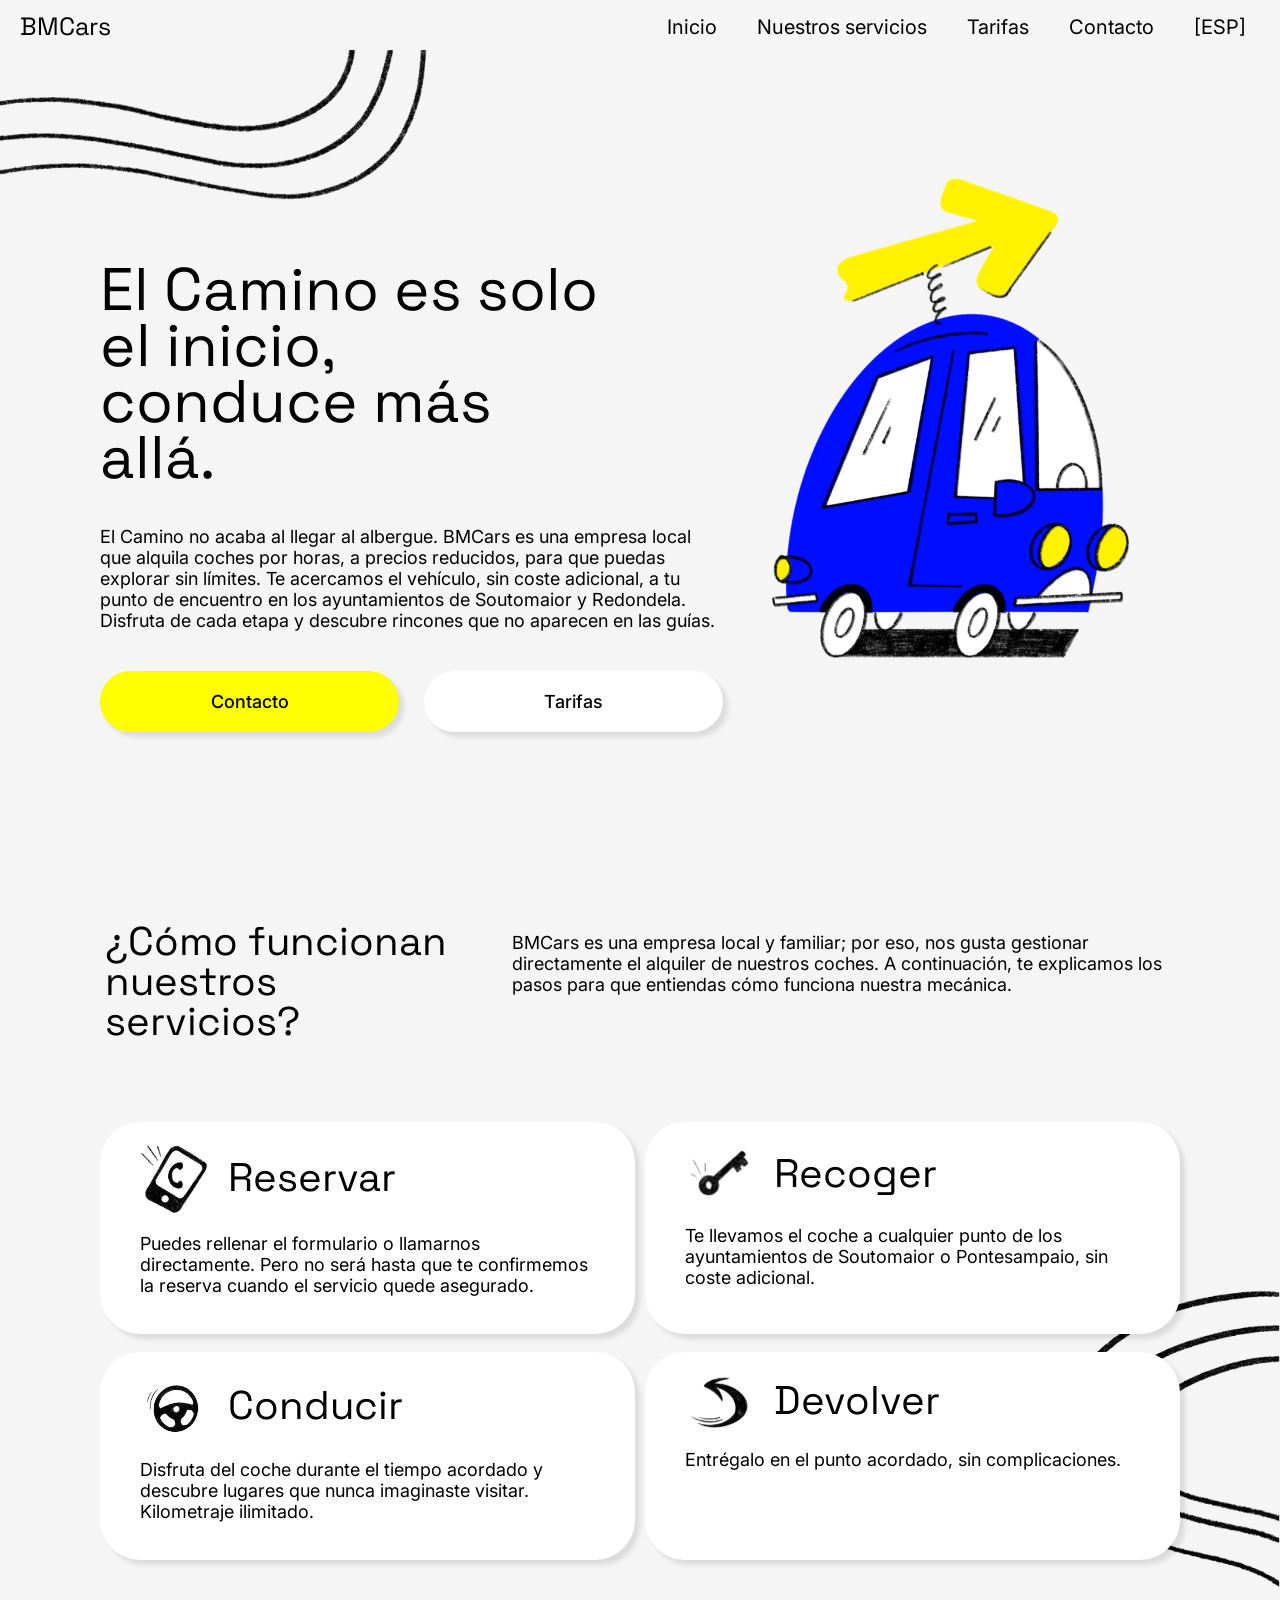
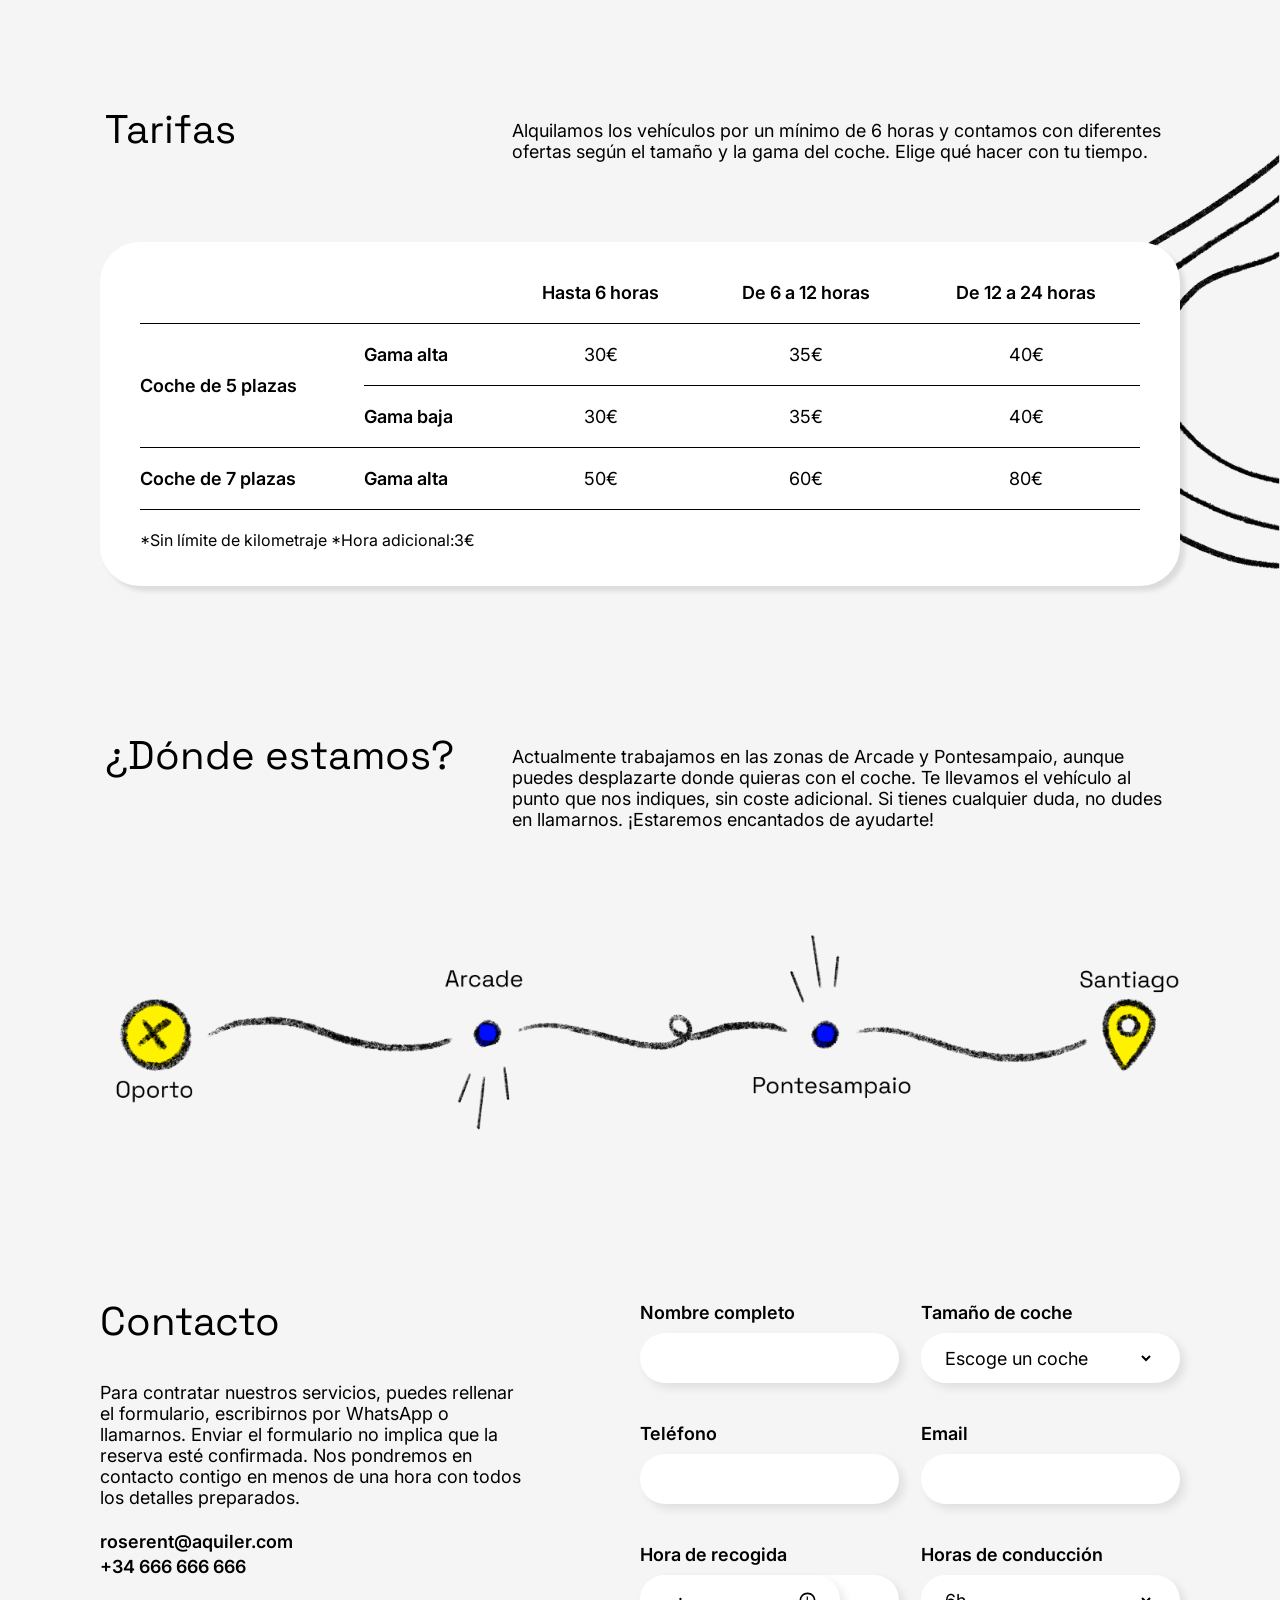
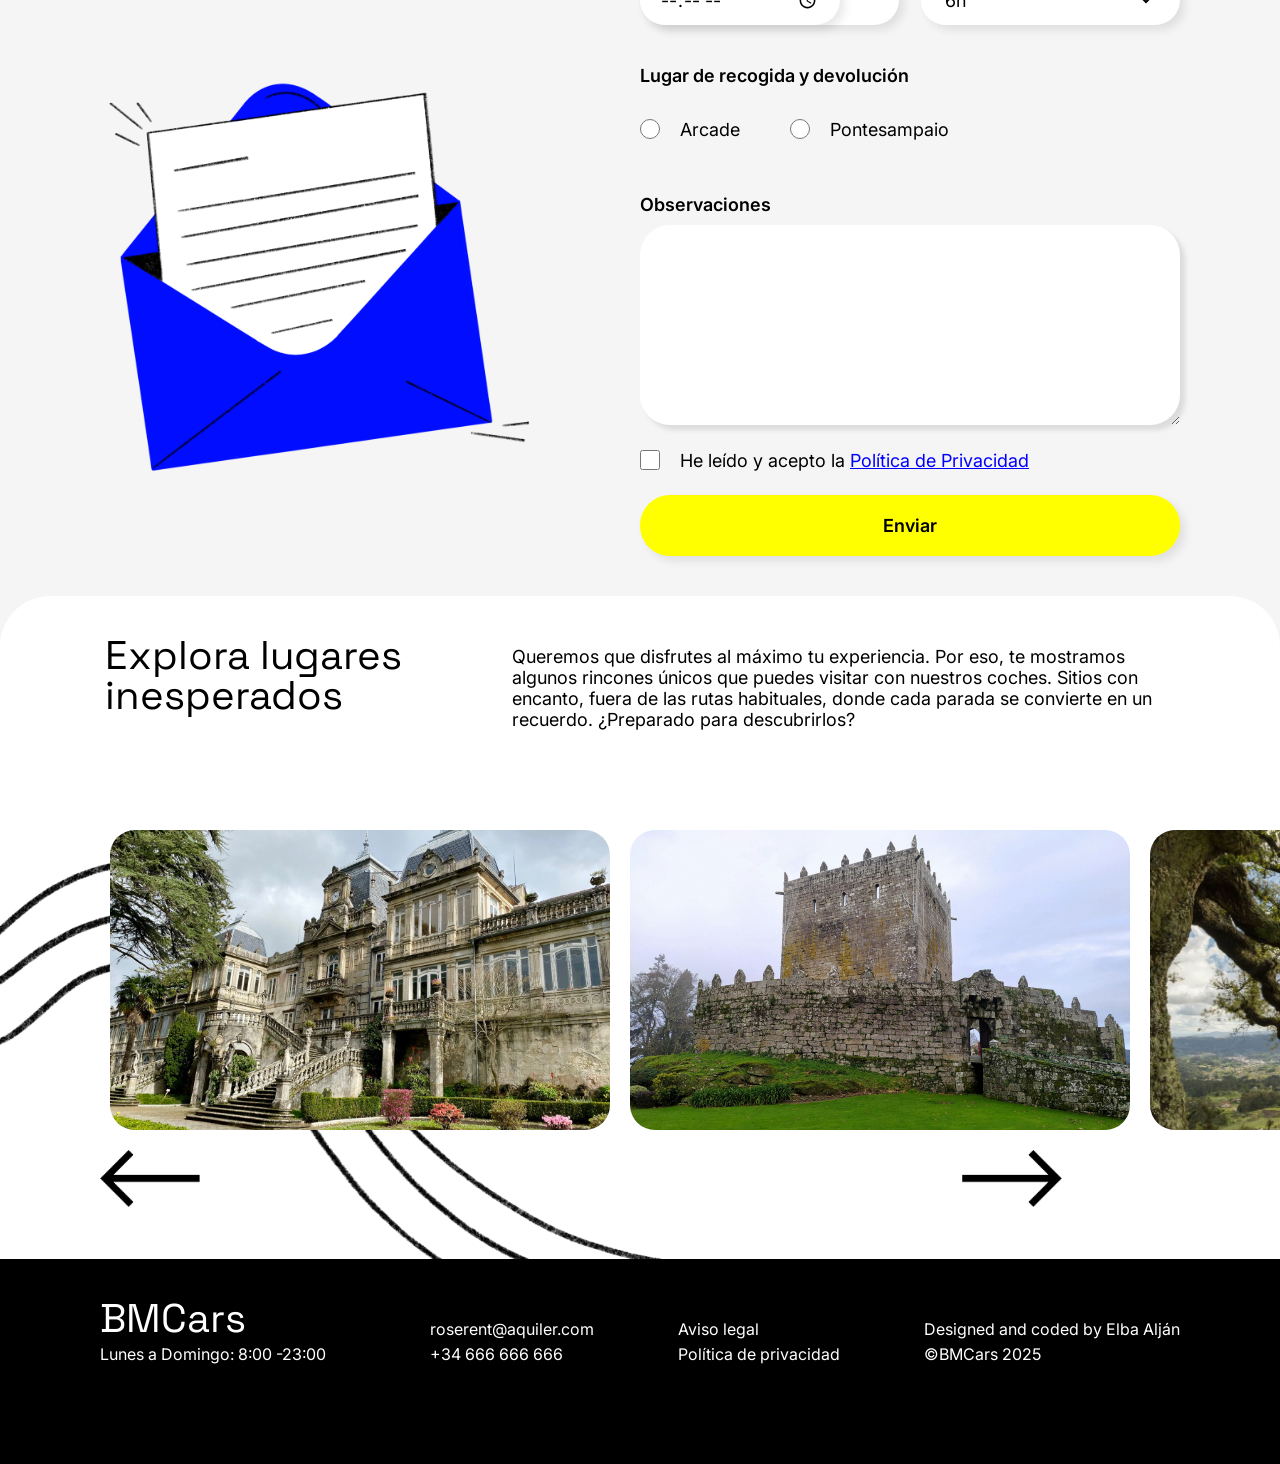
==== index.html @ 1b00d172 "kfk" ====
<!-- git add .
git commit -m "Actualización de archivos"
git push origin main  # O la rama que estés usando
-->
<!DOCTYPE html>
<html lang="en">
<head>
    <meta charset="UTF-8">
    <meta name="viewport" content="width=device-width, initial-scale=1.0">
    <title>Document</title>
    <link rel="stylesheet" href="style.css">
    <link rel="preconnect" href="https://fonts.googleapis.com">
    <link rel="preconnect" href="https://fonts.gstatic.com" crossorigin>
    <link href="https://fonts.googleapis.com/css2?family=Space+Grotesk:wght@300..700&display=swap" rel="stylesheet">
    <link rel="preconnect" href="https://fonts.googleapis.com">
    <link rel="preconnect" href="https://fonts.gstatic.com" crossorigin>
    <link href="https://fonts.googleapis.com/css2?family=Inter:ital,opsz,wght@0,14..32,100..900;1,14..32,100..900&display=swap" rel="stylesheet">
</head>
<header>
    <nav>
        <a class="logo" href="#inicio">BMCars</a>
        <div>
            <ul>
                <li class="opciones-menu"><a href="#inicio" id="menuInicio">Inicio</a></li>
                <li class="opciones-menu"><a href="#servicios" id="menuServicios">Nuestros servicios</a></li>
                <li class="opciones-menu"><a href="#tarifas" id="menuTarifas">Tarifas</a></li>
                <li class="opciones-menu opciones-menu-contacto"><a href="#contacto" id="menuContacto">Contacto</a></li>
                <div class="idiomas" id="idiomas">
                    <li id="opcionesIdioma" class="opciones-idioma"><a id="aIdioma" href="">[ESP]</a></li>
                    <li id="idiomaNuevo" class="idioma-nuevo"><a href="index-eng.html">[ENG]</a></li>
                </div>
            </ul>
        </div>
        <svg id="burguer" xmlns="http://www.w3.org/2000/svg" width="25" height="16" viewBox="0 0 25 16" fill="none">
            <path d="M24.8572 1.61052C24.8572 1.00679 24.5745 0.519028 23.8572 0.519028H1.85718C1.13987 0.519028 0.857178 1.00679 0.857178 1.61052C0.857178 2.21426 1.13987 2.70202 1.85718 2.70202H23.8572C24.5745 2.70202 24.8572 2.21426 24.8572 1.61052Z" fill="black"/>
            <path d="M24.8572 8.1595C24.8572 7.55577 24.5745 7.06801 23.8572 7.06801H1.85718C1.13987 7.06801 0.857178 7.55577 0.857178 8.1595C0.857178 8.76324 1.13987 9.251 1.85718 9.251H23.8572C24.5745 9.251 24.8572 8.76324 24.8572 8.1595Z" fill="black"/>
            <path d="M24.8572 14.7085C24.8572 14.1047 24.5745 13.617 23.8572 13.617H1.85718C1.13987 13.617 0.857178 14.1047 0.857178 14.7085C0.857178 15.3122 1.13987 15.8 1.85718 15.8H23.8572C24.5745 15.8 24.8572 15.3122 24.8572 14.7085Z" fill="black"/>
          </svg>
    </nav>
</header>
<body>
    <div class="menu-mov">
        <div class="menu-mov-title">
            <h1>BMCars</h1>
            <svg id="cruz" xmlns="http://www.w3.org/2000/svg" width="20" height="20" viewBox="0 0 20 20" fill="none">
                <path d="M18.7072 18.799C19.0983 18.4079 19.2061 17.8837 18.6777 17.3553L2.47321 1.15079C1.94486 0.622438 1.42065 0.730205 1.02953 1.12132C0.638411 1.51244 0.530644 2.03665 1.05899 2.565L17.2635 18.7695C17.7919 19.2979 18.3161 19.1901 18.7072 18.799Z" fill="white"/>
                <path d="M0.7072 18.3848C1.09832 18.7759 1.62253 18.8837 2.15088 18.3553L18.3554 2.15078C18.8838 1.62244 18.776 1.09823 18.3849 0.707107C17.9937 0.315989 17.4695 0.208222 16.9412 0.736571L0.736662 16.9411C0.208314 17.4694 0.316081 17.9937 0.7072 18.3848Z" fill="white"/>
              </svg>
        </div>
        <div class="menu-mov-text">
            <a href="">Inicio</a>
            <a href="">Nuestros servicios</a>
            <a href="">Tarifas</a>
            <a href="">Contacto</a>
        </div>
        <div class="menu-mov-idioma">
            <a href="">[ESP]   </a>
            <a href="">   [ENG]</a>
        </div>
        <div class="lineas-menu-mov">
            <img src="img/lineas_blancas.png" alt="">
        </div>
    </div>
    <main id="inicio">
        <div  class="main-div3"><img src="img/coche.PNG" alt=""></div>
        <img class="rayas1" src="img/rayas1.PNG" alt="">
        <div class="main-div1">
            <h1 class="h1-main">El Camino es solo el inicio, conduce más allá.</h1>
            <p class="main-texto">El Camino no acaba al llegar al albergue. BMCars es una empresa local que alquila coches por horas, a precios reducidos, para que puedas explorar sin límites. Te acercamos el vehículo, sin coste adicional, a tu punto de encuentro en los ayuntamientos de Soutomaior y Redondela. Disfruta de cada etapa y descubre rincones que no aparecen en las guías.
            </p>
            <div class="div-btn">
                <a href="#contacto" class="button btn-contacto" >Contacto</a>
                <a href="#tarifas" class="button btn-tarifas">Tarifas</a>
            </div>
        </div>
        <div  class="main-div2"><img src="img/coche.PNG" alt=""></div>
    </main>

    <section class="sec1">
        <div class="div-title">
            <h1 id="servicios" class="title">¿Cómo funcionan nuestros servicios?</h1>
            <p class="title-text">BMCars es una empresa local y familiar; por eso, nos gusta gestionar directamente el alquiler de nuestros coches.
                A continuación, te explicamos los pasos para que entiendas cómo funciona nuestra mecánica.
            </p>
        </div>
        <div class="div-pasos">
            <div id="reservar" class="div-pasos-1 pasos-reservar">
                <div class="titulo-pasos">
    
                    <img src="img/movil.png" alt="Reservar">
                    <h1>Reservar</h1>
                </div>
                <p class="texto-s">Puedes rellenar el formulario o llamarnos directamente.
                    Pero no será hasta que te confirmemos la reserva cuando el servicio quede asegurado.
                </p>
            </div>
            <div class="div-pasos-1">
                <div class="titulo-pasos">
                    <img src="img/llave.PNG" alt="Reservar">
                    <h1>Recoger</h1>
                </div>
                <p class="texto-s">Te llevamos el coche a cualquier punto de los ayuntamientos de Soutomaior o Pontesampaio, sin coste adicional.
                </p>
            </div>
        </div>
        <div class="div-pasos-abajo">
            <div class="div-pasos-1">
                <div class="titulo-pasos">
                    <img src="img/volante.png" alt="Reservar">
                    <h1>Conducir</h1>
                </div>
                <p class="texto-s">Disfruta del coche durante el tiempo acordado y descubre lugares que nunca imaginaste visitar.
                    Kilometraje ilimitado.
                </p>
            </div>
            <div class="div-pasos-1">
                <div class="titulo-pasos">
                    <img src="img/return.png" alt="Reservar">
                    <h1>Devolver</h1>
                </div>
                <p class="texto-s">Entrégalo en el punto acordado, sin complicaciones.
                </p>
            </div>
        </div>
        <img src="img/rayas3.png" alt="" class="rayas3">
        <img src="img/rayas3.png" alt="" class="rayas4">
    </section>

    <section class="sec2">
        <div class="div-title">
            <h1 id="tarifas" class="title">Tarifas</h1>
            <p class="title-text">Alquilamos los vehículos por un mínimo de 6 horas y contamos con diferentes ofertas según el tamaño y la gama del coche.
                Elige qué hacer con tu tiempo.
            </p>
        </div>
        <div class="tabla">
            <table>
                <tr>
                    <th colspan="2"></th>
                    <th>Hasta 6 horas</th>
                    <th>De 6 a 12 horas</th>
                    <th>De 12 a 24 horas</th>
                </tr>
                <tr>
                    <th rowspan="2" class="th-start">Coche de 5 plazas</th>
                    <th class="th-start">Gama alta</th>
                    <td>30€</td>
                    <td>35€</td>
                    <td>40€</td>
                </tr>
                <tr>
                    <th class="th-start">Gama baja</th>
                    <td>30€</td>
                    <td>35€</td>
                    <td>40€</td>
                </tr>
                <tr>
                    <th class="th-start">Coche de 7 plazas</th>
                    <th class="th-start">Gama alta</th>
                    <td>50€</td>
                    <td>60€</td>
                    <td>80€</td>
                </tr>
            </table>
            <p>*Sin límite de kilometraje *Hora adicional:3€</p>
        </div>

        <div class="tabla-mov">
            <div class="coche-mov">
                <h1 class="h1-tabla-mov">Coche 5 plazas</h1>
                <div class="filete-tabla-mov"></div>
                <table>
                    <tr>
                        <th></th>
                        <th>Gama baja</th>
                        <th>Gama alta</th>
                    </tr>
                    <tr>
                        <th class="th-horas">Hasta 6h</th>
                        <td>30€</td>
                        <td>30€</td>
                    </tr>
                    <tr>
                        <th class="th-horas">De 6h a 12h</th>
                        <td>35€</td>
                        <td>35€</td>
                    </tr>
                    <tr>
                        <th class="th-horas">De 12h a 24h</th>
                        <td>40€</td>
                        <td>40€</td>
                    </tr>
                </table>
            </div>
        </div>

        <div class="tabla-mov">
            <div class="coche-mov">
                <h1 class="h1-tabla-mov">Coche 7 plazas</h1>
                <div class="filete-tabla-mov"></div>
                <table>
                    <tr>
                        <th></th>
                        <th>Gama alta</th>
                    </tr>
                    <tr>
                        <th class="th-horas">Hasta 6h</th>
                        <td>50€</td>
                    </tr>
                    <tr>
                        <th class="th-horas">De 6h a 12h</th>
                        <td>60€</td>
                    </tr>
                    <tr>
                        <th class="th-horas">De 12h a 24h</th>
                        <td>80€</td>
                    </tr>
                </table>
            </div>
        </div>
        <img src="img/rayas3.png" alt="" class="rayas5">
        <img src="img/rayas2.png" class="rayas2" alt="">
    </section>

    <section class="sec3">
        <div class="div-title">
            <h1 class="title">¿Dónde estamos?</h1>
            <p class="title-text">Actualmente trabajamos en las zonas de Arcade y Pontesampaio, aunque puedes desplazarte donde quieras con el coche.
                Te llevamos el vehículo al punto que nos indiques, sin coste adicional.
                Si tienes cualquier duda, no dudes en llamarnos. ¡Estaremos encantados de ayudarte!
            </p>
        </div>
        <div class="div-mapa">
            <img class="mapa-pc" src="img/mapa1.png" alt="">
            <img class="mapa-mov" src="img/mapa2.png" alt="">
        </div>
    </section>

    <section class="sec4">
        <div class="sec4-div1">
            <div class="div-title-formulario">
                <h1   id="contacto" >Contacto</h1>
                <p class="title-text-formulario">Para contratar nuestros servicios, puedes rellenar el formulario, escribirnos por WhatsApp o llamarnos.
                    Enviar el formulario no implica que la reserva esté confirmada. Nos pondremos en contacto contigo en menos de una hora con todos los detalles preparados.
                    <br><br>
                    <a class="datos-contacto-formulario" href="mailto:elbaljan@gmail.com?subject=Consulta&body=Hola, quería hacer una consulta sobre...">
                        roserent@aquiler.com
                    </a> <br>
                    <a class="datos-contacto-formulario" href="https://wa.me/34616543093" target="_blank">+34 666 666 666</a>
                </p>
                
                <br>
            </div>
            <img src="img/sobre.PNG" alt="sobre">
        </div>
        <form name="reserva" method="POST" data-netlify="true">
            <input type="hidden" name="form-name" value="reserva">
            <div class="form-row">
                <div class="form-unit">
                    <label for="name">Nombre completo</label>
                    <input type="text" name="name" id="">
                </div>
                <div class="form-unit">
                    <label for="coche">Tamaño de coche</label>
                    <div class="falso-input">
                        <select name="coche" id="">
                            <option value="">Escoge un coche</option>
                            <optgroup label="Gama baja">
                                <option value="">Coche 5 plazas</option>
                            </optgroup>
                            <optgroup label="Gama alta">
                                <option value="">Coche 5 plazas</option>
                                <option value="">Coche 7 plazas</option>
                            </optgroup>
                        </select>
                    </div>
                </div>
            </div>

            <div class="form-row">
                <div class="form-unit">
                    <label for="telf">Teléfono</label>
                    <input type="number" name="telf" id="">
                </div>
                <div class="form-unit">
                    <label for="email">Email</label>
                    <input type="email" name="email" id="">
                </div>
            </div>

            <div class="form-row">
                <div class="form-unit">
                    <label for="time">Hora de recogida</label>
                    <div class="falso-input">
                        <input type="time" name="time" id="" placeholder="--:--">
                    </div>
                </div>
                <div class="form-unit">
                    <label for="horas">Horas de conducción</label>
                    <div class="falso-input">
                        <select name="horas" id="">
                            <option value="">6h</option>
                            <option value="">6 a 12h</option>
                            <option value="">12 a 24h</option>
                        </select>
                    </div>
                    
                </div>
            </div>

            <div class="form-row, form-lugar">
                <p class="title-lugar">Lugar de recogida y devolución</p>

                <div>
                    <div class="label-radio">
                        <input type="radio" name="arcade" id="" value="Arcade">
                        <p>Arcade</p>
                    </div>
                    <div class="label-radio">
                        <input type="radio" name="arcade" id="" value="Arcade">
                        <p>Pontesampaio</p>
                    </div>
                </div> 
            </div>

            <div class="form-row-ob">
                <label for="observaciones">Observaciones</label>
                <textarea name="observaciones" id=""></textarea>
            </div>

            <div class="label-radio">
                <input type="checkbox" name="privacidad" required>
                <p>He leído y acepto la <a href="#" class="politica" target="_blank">Política de Privacidad</a></p>
            </div>

            <input type="submit" value="Enviar"> 
        </form>  
        <div  class="sobre-mov" >
            <img src="img/sobre.PNG" alt="sobre">
        </div>
        
    </section>

    <section class="sec5">
        <div class="title-sec5">
            <h1 class="title">Explora lugares inesperados</h1>
            <p class="title-text">Queremos que disfrutes al máximo tu experiencia. Por eso, te mostramos algunos rincones únicos que puedes visitar con nuestros coches. Sitios con encanto, fuera de las rutas habituales, donde cada parada se convierte en un recuerdo. ¿Preparado para descubrirlos?</p>
        </div>
        <div class="galeria-contenedor" id="contenedor">
            <div class="galeria" id="galeria">
                <div class="div-img img-1">
                    <a href="https://maps.app.goo.gl/BfybrvY4FBzSPQvG8" target="_blank">
                        <div class="div-img-2">
                            <p class="galeria-title">Pazo de Lourizán</p>
                            <p class="galeria-subtitle">Agrovello, Pontevedra</p>
                            <img class="galeria-arrow" src="img/white-arrow.png" alt="">
                        </div>
                    </a>
                    
                </div>   
                <div class="div-img img-2" id="img2">
                    <a href="https://maps.app.goo.gl/zWr5JkwsXEjNGUm46" target="_blank">
                        <div class="div-img-2"> 
                            <p class="galeria-title">Castelo de Soutomaior</p>
                            <p class="galeria-subtitle">Soutomaior</p>
                            <img class="galeria-arrow" src="img/white-arrow.png" alt="">
                        </div>
                    </a>   
                </div>
                <div class="div-img img-3">
                    <a href="https://maps.app.goo.gl/8SJmnUGbh7yyEPar6" target="_blank">
                        <div class="div-img-2">
                            <p class="galeria-title">Mirador da Peneda</p>
                            <p class="galeria-subtitle">O Viso, Redondela</p>
                            <img class="galeria-arrow" src="img/white-arrow.png" alt="">
                        </div>
                    </a>
                </div>
                <div class="div-img img-4">
                    <a href="https://maps.app.goo.gl/G4BqeMWyz5Er9d4K7" target="_blank">
                        <div class="div-img-2">
                            <p class="galeria-title">Praia de Cesantes</p>
                            <p class="galeria-subtitle">Cesantes, Redondela</p>
                            <img class="galeria-arrow" src="img/white-arrow.png" alt="">
                        </div>
                    </a>
                </div>
                <div class="div-img img-5">
                    <a href="https://maps.app.goo.gl/6B4VHUf3ZXHFpjV96" target="_blank">
                        <div class="div-img-2">
                            <p class="galeria-title">Canastros de Combarro</p>
                            <p class="galeria-subtitle">Combarro, Poio</p>
                            <img class="galeria-arrow" src="img/white-arrow.png" alt="">
                        </div>
                    </a> 
                </div>
                <div class="div-img img-6">
                    <a href="https://maps.app.goo.gl/ixdz3vZaZPkX9yyC8" target="_blank">
                        <div class="div-img-2">
                            <p class="galeria-title">Cidade Vella</p>
                            <p class="galeria-subtitle">Pontevedra</p>
                            <img class="galeria-arrow" src="img/white-arrow.png" alt="">
                        </div>
                    </a>  
                </div>
            </div>
        </div> 
        <div class="div-arrow">
            <img src="img/left-arrow.png" alt="" class="arrow left" id="arrowLeft">
            <img src="img/right-arrow.png" alt="" class="arrow right" id="arrowRight">
        </div>
    </section>

    <footer>
        <div class="title-footer">
            <h1>BMCars</h1>
            <p>Lunes a Domingo: 8:00 -23:00</p>
        </div>
        <div class="info-footer">
            <div class="info-footer-1">
                <a href="mailto:elbaljan@gmail.com?subject=Consulta&body=Hola, quería hacer una consulta sobre...">
                    roserent@aquiler.com
                </a>
                <a href="https://wa.me/34616543093" target="_blank">
                    +34 666 666 666
                </a>
            </div>
            <div class="info-footer-1">
                <a href="">Aviso legal</a>
                <a href="">Política de privacidad</a>
            </div>
            <div class="info-footer-1">
                <a href="">Designed and coded by Elba Alján</a>
                <p>©BMCars 2025</p>
            </div>
        </div>
    </footer>
    
    <script src="script.js"></script>
    
</body>
</html>
---- style.css ----
:root{
    --grey: #f5f5f5;
    --black: black;
    --text-title: "Space Grotesk", sans-serif;
    --text-body: "Inter", sans-serif;
}

*{
    box-sizing: border-box;
    text-decoration: none;
    outline: none;  
}

html {
    scroll-behavior: smooth;
    overflow-x: hidden;
}

#contacto, #tarifas, #servicios {
    scroll-margin-top: 100px;
}

body{
    background-color: var(--grey);
    margin: 0px;
    overflow-x: hidden;
}

section{
    margin: 10px 400px 200px 400px;
    margin-top: 200px;
}

a{
    color: var(--black);
}

header{
    width: 100%;
    height: 50px;
    background-color:var(--grey);
    position: fixed;
    z-index: 100;
    top: 0;
    left: 0;
    padding: 5px 20px;
    
}

header li{
    font-family: var(--text-body);
    list-style: none;
    font-size: 20px;
}

.idiomas{
    display: flex;
    flex-direction: column;
    align-items: center;
    justify-content: center;
}

.idiomas a:hover{
    opacity: 0.6;
    transition: opacity 0.3s ease;
}

.opciones-idioma{
    background-color: var(--grey);
    padding: 10px 14px 10px 10px;
}

.idioma-nuevo{
    background-color: black;
    position: absolute;
    z-index: -1;
    transform: translateY(0px);
    opacity: 0;
    padding: 10px;
}

.esp{
    padding: 10px 14px;
}

.idioma-nuevo a{
    color: white;
}

.opciones-menu {
    position: relative;
    padding: 10px 0;
    margin-right:40px;
    list-style: none;
    display: inline-block;
  }

  .opciones-menu-contacto{
    margin-right: 30px;
  }
  
  .opciones-menu a {
    text-decoration: none;
    color: black;
    font-weight: 400;
    position: relative;
    display: inline-block;
    transition: text-shadow 0.3s ease;
  }
  
  .opciones-menu a:hover {
    text-shadow: 0 0 0 #000, 0.03em 0 currentColor;
  }
  
  .opciones-menu a::after {
    content: "";
    position: absolute;
    left: 0;
    bottom: -3px;
    width: 100%;
    height: 2px;
    background-color: black;
    transform: scaleX(0);
    transform-origin: left;
    transition: transform 0.3s ease;
  }
  
  .opciones-menu a:hover::after {
    transform: scaleX(1);
  }
  

nav{
    display: flex;
    justify-content: space-between;
}

nav ul{
    display: flex;
    margin: 0;
}

svg{
    display: none;
}

.menu-mov{
    background-color: black;
    width: 100%;
    height: 100vh;
    position: fixed;
    top: 0;
    right: 0;
    padding: 20px 20px;
    z-index: 120;
    transform: translateX(100%);
    transition: transform 0.3s ease-in-out;
}

.menu-mov.active {
    transform: translateX(0);
  }

.menu-mov h1{
    color: white;
}

.menu-mov a{
    font-family: var(--text-body);
    font-size: 20px;
    font-weight: 400;
    color: white;
    margin-bottom: 12px;
}

.menu-mov-title{
    display: flex;
}

.menu-mov-text{
    display: flex;
    flex-direction: column;
}

.menu-mov-idioma{
    margin-top: 200px;
}

.lineas-menu-mov img{
    width: 120%;
    position: absolute;
    bottom: 0;
    left: 0;
}

.logo{
    font-family: var(--text-title);
    font-size: 25px;
    height: 45px;
    padding: 5px 0px;
    cursor: pointer;
}

h1{
    font-family: var(--text-title);
    font-weight: 400;
    font-size: 60px;
    line-height: 60px;
    margin: 0px 0px 40px 0px
}

img{
    width: 80%;
    height: auto;
}

main{
    display: flex;
    margin-top: 50px;
    margin: 10px 400px 200px 400px;
}

.main-div1{
    width: 60%;
    margin-top: 15%;
    padding: 40px 0px;
}

.main-texto{
    font-family: var(--text-body);
    font-size: 25px;
    width: 100%;
    margin-bottom: 40px;
}

.main-div2{
    width: 44%;
    display: flex;
    justify-content: center;
    align-items: center;
}

.main-div3{
    display: none;
}

.h1-main{
    width: 80%;
    font-size: 60px;
    line-height: 56px;
}

.button{
    padding: 20px;
    width: 48%;
    border-radius: 50px;
    border: none;
    font-size: 18px;
    font-family: var(--text-body);
    font-weight: 500;
    box-shadow: 5px 5px 5px rgba(0, 0, 0, 0.105);
    text-align: center;
}

.btn-contacto{
    background-color: yellow;
    transition: background-color 0.3s linear;
}

.btn-contacto:hover{
    background-color: black;
    color: white;
}

.btn-tarifas{
    background-color: white;
    transition: background-color 0.3s linear;
}

.btn-tarifas:hover{
    background-color: black;
    color: white;
}

.rayas1{
    position: absolute;
    transform: rotate(270deg);
    width: 18rem;
    margin-top: -250px;
    left: 0;
}

.div-title{
    display: flex;
    justify-content:center;
    align-items: start;
    margin: 0px;
    margin-bottom: 80px;
}

.title{
    margin: 0px;
    width: 33%;
}

.title-text{
    margin:0px;
    font-family: var(--text-body);
    font-size: 25px;
    width: 66%;
    margin-bottom: 0px;
    padding-left: 50px;
    margin-top: 10px;
}

.titulo-pasos{
    display: flex;
    align-items: center;
}

.div-pasos{
    display: flex;
    justify-content: space-between;
}

.div-pasos-abajo{
    margin-top:18px;
    display: flex;
    justify-content: space-between;
}

.div-pasos-1{
    background-color: white;
    border-radius: 40px;
    width: 49.5%;
    padding: 40px;
    box-shadow: 5px 5px 5px rgba(0, 0, 0, 0.105);
}

.pasos-reservar:hover{
    transform: scale(95%);
    filter: invert(1);
    cursor: pointer;
}

.pasos-reservar {
    transition: transform 0.3s ease, filter 0.8s ease;
}

.titulo-pasos img{
    width: 10%;
    height: 100%;
    margin-right: 20px;
}

.titulo-pasos h1{
    margin:0px
}

.texto-s{
    font-family: var(--text-body);
    font-size: 25px;
}

.tabla, .tabla-mov{
    width: 100%;
    height: auto;
    background-color: white;
    border-radius: 40px;
    padding: 20px 40px;
    font-family: var(--text-body);
    box-shadow: 5px 5px 5px rgba(0, 0, 0, 0.105);
}

table{
    width: 100%;
    border-collapse: collapse;
    margin-bottom: 20px;
    font-size: 25px;
}

td, th{
    padding: 20px;
    border-bottom: 1px solid black;
}

th{
    font-weight: 600;
}

.th-start{
    text-align: start;
    padding-left: 0px;
}

td{
    text-align: center;
}

/*Tabla móvil*/
.coche-mov{
    width: 100%;
}

.tabla-mov{
    display: none;
    width: 100%;
    margin-bottom: 10px;
}

.th-horas{
    display: flex;
    justify-content: flex-start;
 }

 .filete-tabla-mov{
    width: 100%;
    height: 1px;
    background-color: black;
 }

 .h1-tabla-mov{
    margin-bottom: 15px;
    text-align: center;
 }

 /**/

 .div-mapa{
    width: 100%;
}

.mapa-pc{
    width: 100%;
}

.mapa-mov{
    display: none;
}

.div-title-formulario{
    margin: 0px;
    margin-bottom: 80px;
}

.title-text-formulario{
    margin:0px;
    font-family: var(--text-body);
    font-size: 25px;
    margin-bottom: 0px;
}

.datos-contacto-formulario{
    font-family: var(--text-body);
    font-size: 25px;
    font-weight: 600;
    line-height: 25px;
}

.sec4{
    display: flex;
    justify-content: space-between;
}

.sec4-div1{
    width: 45%;
}

.sec4-div2{
    width: 55%;
}

label{
    font-family: var(--text-body);
    font-size: 25px;
}

input{
    border: none;
    border-radius: 30px;
    width: 100%;
    box-shadow: 5px 5px 10px rgba(0, 0, 0, 0.09);
    margin-top: 10px;
    padding: 20px;
    font-family: var(--text-body);
    font-size: 20px;
    color: black;
    background-color: white;
}

select{
    font-family: var(--text-body);
    font-size: 20px;
    color: black;
    padding: 0px 20px;
    width: 90%;
    border: none;
    height: 60px;
    border-radius: 30px;
    cursor: pointer;
    background-color: white;
}
label{
    font-weight: 600;
}

.form-row{
    display: flex;
    width: 100%;
    justify-content: space-between;
    margin-bottom: 40px;
}

.form-unit{
    width: 48%;
}

.title-lugar{
    font-family: var(--text-body);
    font-weight: 600;
    font-size: 25px;
    margin-top: 0px;
}

.form-row-ob{
    display: flex;
    flex-direction: column;
}

textarea{
    height: 200px;
    border: none;
    border-radius: 30px;
    margin-top: 10px;
    margin-bottom: 10px;
    padding: 20px;
    font-family: var(--text-body);
    font-size: 20px;
    box-shadow: 5px 5px 5px rgba(0, 0, 0, 0.105);
}

.falso-input{
    background-color: white;
    height: 60px;
    border-radius: 30px;
    margin-top: 10px;
    box-shadow: 5px 5px 10px rgba(0, 0, 0, 0.09);
}

input[type="time"]{
    font-family: var(--text-body);
    font-size: 20px;
    color: black;
    padding: 0px 20px;
    width: 100%;
    border: none;
    height: 60px;
    border-radius: 30px;
    cursor: pointer;
    margin-top: 0px;
}

.ratio{
    display: flex;
    align-items: center;
    border:none;
    border-radius: 20px;
}

input[type="submit"]{
    background-color: yellow;
    font-size: 25px;
    font-weight: 600;
    cursor: pointer;
    height: auto;
    transition: background-color 0.3s linear;
}

input[type="submit"]:hover{
    background-color: black;
    color: white;
}

.form-lugar{
    display: flex;
    flex-direction: column;
    margin-bottom: 40px;
}

.form-lugar div{
    display: flex;
}

input[type="radio"]{
    width: 20px;
    box-shadow: none;
    margin: 0px;
    cursor: pointer;
}

.label-radio{
    display: flex;
    align-items: center;
}

.label-radio p{
    font-family: var(--text-body);
    font-size: 25px;
    padding-left: 20px;
    padding-right: 50PX;
    margin: 0px;
}

.label-radio a{
    color: blue;
    text-decoration: underline;
}

input[type="checkbox"]{
    box-shadow: none;
    width: 20px;
    margin: 0px;
}

.sec5{
    background-image: url(img/Frame\ 14.png);
    background-repeat: no-repeat;
    background-size:contain;
    background-color: white;
    border-radius: 50px 50px 0px 0px;
    margin: 40px 0px 0px 0px;
    padding-bottom: 100px;
    overflow-x: hidden;
}

.title-sec5{
    display: flex;
    padding: 40px 400px 20px 400px;
    display: flex;
    justify-content:center;
    align-items: start;
    margin-bottom: 80px;
}

.galeria-contenedor {
    width: 100%;
    overflow: hidden;
    cursor: grab;
  }

.galeria{
    display: flex;
    width: 5000px;
    margin-left: 400px;
    transition: transform 0.3s ease;
    transform: translateX(0px);
}

.div-img{
    height: 500px;
    width: 800px;
    border-radius: 25px;
    margin: 0px 20px;
    background-size: cover;
    display: flex;
    flex-direction: column;
    align-items: center;
    justify-content: center;
    position: relative;
}

.div-img::after{
    content: '';
    position: absolute;
    height: 500px;
    width: 100%;
    margin: 0px 20px;
    border-radius: 25px;
    background-color:rgba(0, 0, 0, 0.5);
    opacity: 0;
    transition: opacity 0.3s ease;
    z-index: 4;
}

.div-img:hover::after {
    opacity: 1;
    z-index: 4; 
}

.galeria-title{
    color: white;
    font-family: var(--text-body);
    font-size: 2.3rem;
    margin: 0;
    margin-bottom: 12px;
}

.galeria-subtitle{
    color: white;
    font-family: var(--text-body);
    font-size: 1.4rem;
    margin: 0px;
    margin-bottom: 20px;
}

.galeria-arrow{
    width: 8%;
}

.div-img-2{
    height: 500px;
    width: 800px;
    display: flex;
    flex-direction: column;
    justify-content: center;
    align-items: center;
    border-radius: 20px;
    position: relative;
    z-index: 5;
    opacity: 0;
    transition: opacity 0.3s ease;
}

.div-img-2:hover{
    opacity: 1;
}

.galeria-texto{
    display: flex;
    flex-direction: column;
    justify-content: center;
    align-items: center;
}

.img-1{
    background-image: url('img/lourizan.jpg');
    transition: background-image 0.3s ease;
}

.img-2{
    background-image: url('img/castelo.jpg');
}


.img-3{
    background-image: url('img/peneda.jpg');
}

.img-4{
    background-image: url('img/simon.jpg');
}

.img-5{
    background-image: url('img/combarro.jpg');
}

.img-6{
    background-image: url('img/pontevedra.jpeg');
}

.div-arrow{
    display: flex;
    margin-left: 420px;
    margin-right: 178px;
    justify-content: space-between;
}

.arrow{
    width: 10%;
    margin-right: 40px;
    margin-top: 20px;
    margin-bottom: 0px;
    cursor: pointer;
    transition: transform 0.3s ease;
}

.left:hover{
    transform: translateX(-8px);
    transition: transform 0.3s ease;
}

.right:hover{
    transform: translateX(8px);
    transition: transform 0.3s ease;
}

.rayas-galeria{
    position: absolute;
    top: 0;
    margin-top: 5000px;
    transform: rotate(134.9deg);
    z-index: 0;
}

.sobre-mov{
    display: none;
}

footer{
    background-color: black;
    width: 100%;
    height: auto;
    color: white;
    padding: 40px 178px 100px 178px;
    display: flex;
}
    
.title-footer{
    width: 33%;
}

footer h1{
    margin: 0px;
}

footer a{
    color: white;
    font-family: var(--text-body);
    margin-top: 5px;
}

footer p{
    color: white;
    font-family: var(--text-body);
    margin: 0px;
    margin-top: 5px;
}

.info-footer{
    display: flex;
    width: 75%;
    justify-content: space-between;
    align-items: end;
}

.info-footer-1{
    display: flex;
    flex-direction: column;
}

.rayas2{
    position: absolute;
    z-index: -10;
    width: 15rem;
    right: 0;
    margin-top: -1000px;
}
.rayas3, .rayas4, .rayas5{
    display: none;
}

@media screen and (max-width: 2500px) {

    section{
        margin: 10px 178px 00px 178px;
        margin-top: 150px;
    }

    h1{
        font-size: 40px;
        line-height: 40px;
        margin: 0px 0px 40px 0px
    }

    .main-texto, button, .title-text, .texto-s, table, .datos-contacto-formulario, .title-text-formulario,  .datos-contacto-formulario, label, input, select, textarea, .title-lugar{
        font-size: 18px;
    }
    
    button{
        width: 49%;
    }
    
    .div-btn{
        display: flex;
        justify-content: space-between;
    }


    .title-text-formulario{
        width: 80%;
    }

    input{
        height: 50px;
    }

    .falso-input{
        height: 50px;
    }

    select{
        height: 50px;
    }

    input[type="time"]{
        font-size: 18px;
        height: 50px;
        width: 100%;
    }

    input[type="submit"]{
        font-size: 18px;
        height: auto;
    }

    .label-radio p{
        font-size: 18px;
    }

    main{
        margin: 60px 178px 0px 178px;
    }

    .sec-div1{
       width: 50%; 
    }

    .sec-div2{
        width: 50%;
    }

    .title-sec5{
        padding: 40px 178px 20px 178px;
        
    }

    .galeria{
        margin-left: 178px;
    }

    .div-arrow{
        margin-left: 178px;
    }

    .div-img{
        height: 300px;
        width: 500px;
        border-radius: 25px;
        margin: 0px 10px;
    }

    .div-img::after{
        height: 300px;
        width: 500px;
    }

    .div-img-2{
        height: 300px;
        width: 500px;
    }
}

@media screen and (max-width: 1920px){
    
    .div-pasos-1, .tabla{
        padding: 20px 40px;
    }

    .sec4-div1{
        width: 50%;
    }
    
    form{
        width: 50%;
    }
} 

@media screen and (max-width: 1440px){

    section{
        margin: 10px 100px 00px 100px;
        margin-top: 150px;
    }

    main{
        margin: 60px 100px 0px 100px;
    }

    .title-sec5{
        padding: 40px 100px 20px 100px;
        
    }

    .galeria, .div-arrow{
        margin-left: 100px;
    }
    .sec5{
        background-size:cover;
        padding-bottom: 52px;
    }

    .titulo-pasos img{
        width: 15%;
    }

    footer{
        padding: 40px 100px 100px 100px;
    }

    input[type="radio"]{
        width: 20px;
    }

    input[type="time"]{
        width: 200px;
    }

    .galeria {
        overflow-x: scroll;
        scroll-snap-type: x mandatory;
        -webkit-overflow-scrolling: touch;
      }
    
      .div-img {
        scroll-snap-align: center;
        flex: 0 0 auto;
      }

      .rayas2{
        margin-top: -900px;
    }


}

@media screen and (max-width: 1024px){

    section{
        margin: 10px 60px 00px 60px;
        margin-top: 100px;
    }

    main{
        margin: 60px 60px 0px 60px;
    }

    .title-sec5{
        padding: 40px 60px 20px 60px;
        
    }

    .galeria, .div-arrow{
        margin-left: 60px;
    }

    .title{
        width: 40%;
    }
    
    .title-text{
        width: 60%;
    }

    footer{
        padding: 40px 60px 100px 60px;
    }
}

@media screen and (max-width: 768px){
   
    section{
        margin: 10px 30px 00px 30px;
        margin-top: 50px;
    }

    main{
        margin: 60px 30px 0px 30px;
    }

    .title-text{
        padding-left: 0PX;
    }
   
    .h1-main{
        width: 100%;
    }
    
    button{
        padding: 10px;
    }

    .main-div2{
        width:50%;
    }

    .titulo-pasos img{
        width: 20%;
    }

    .main-div2 img{
        width: 90%;
    }

    .sec4{
        flex-direction: column;
    }
    
    .sec4-div1{
        width: 100%;
    }

    .sec4-div1 img{
        display: none;
    }
    
    .sec4-div2{
        width: 100%;
    }

    .div-title{
        margin-bottom: 40px;
    }

    .div-title-formulario{
        display: flex;
        justify-content: space-between;
    }

    .div-title-formulario h1{
        width: 40%;
    }

    .title-text-formulario{
        width: 60%;
    }

    form{
        width: 100%;
    }

    .sobre-mov{
        display: flex;
        justify-content: center;
        align-items: center;
        margin-top: 40px;
    }
    
   header{
        background-color: var(--grey);
    }

    .rayas1{
        z-index: -1;
    }

    .sec5{
        background-size:cover;
        padding-bottom: 52px;
    }

    .title-sec5{
        margin-bottom: 20px;
        padding-left: 30px;
        
    }

    .galeria{
        margin-left: 30px;
    }

    .div-img{
        margin: 0px 20px 20px 0px
    }

    footer{
        padding: 40px 30px 100px 30px;
        flex-wrap: wrap;
    }

    .info-footer{
        width: 100%;
        margin-top: 20px;
    }
    input[type="time"]{
        width: 150px;
    }

    .rayas2{
        display: none;
    }

    .rayas3{
        display: block;
        position: absolute;
        z-index: -10;
        width: 10rem;
        right: 0;
        margin-top: -600px;
    }

    .rayas4{
        display: block;
        position: absolute;
        z-index: -10;
        width: 10rem;
        transform: rotate(180deg);
        left: 0;
        margin-top: 120px;
    }

    .rayas5{
        display: block;
        position: absolute;
        z-index: -10;
        width: 10rem;
        right: 0;
        margin-top: -160px;
    }

    .div-arrow{
        margin-right: 60px;
    }
    
}

@media screen and (max-width: 415px){

    .mapa-pc{
        display: none;
    }

    .div-mapa{
        display: flex;
        justify-content: center;
        align-items: center;
    }
    
    .mapa-mov{
        display: flex;
    }

   nav{
        align-items: center;
        justify-content: space-between;
    }

    nav div{
        display: none;
    }

    svg{
        display: flex;
        cursor: pointer;
    }

    section{
        margin: 10px 20px 00px 20px;
        margin-top: 50px;
    }

    .title-sec5{
        padding: 40px 60px 20px 60px;
        
    }

    .galeria, .div-arrow{
        margin-left: 60px;
    }

    header div, .main-div2{
        display: none;
    }

    header{
        background-color: var(--grey);
    }
    
    main{
        display: flex;
        flex-wrap: wrap;
        margin: 60px 20px 0px 20px;
    }

    .main-div3{
        display: flex;
        justify-content: center;
    }

    .rayas1{
        position: absolute;
        transform: rotate(270deg);
        margin-top: -300px;
        margin-left: -300px;
        z-index: -1;
    }

    .main-div1, .main-div2{
        width: 100%;
        margin-top: 20px;
    }

    .div-title{
        display: flex;
        flex-wrap: wrap;
    }

    .title{
        margin-bottom: 12px;
    }

    h1, .title-text, .title, .h1-main, .div-pasos-1{
        width: 100%;
    }

    .title-text{
        padding-left: 0px;
    }

    .main-texto, button, .title-text, .texto-s, table, .datos-contacto-formulario, .title-text-formulario,  .datos-contacto-formulario, label, input, select, textarea, .title-lugar{
        font-size: 16px;
    }

    h1{
        font-size: 35px;
        line-height: 30px;
    }

    .div-pasos, .div-pasos-abajo{
        flex-wrap: wrap;
        margin: 0px;
    }

    .div-pasos-1{
        margin-bottom: 10px;
        padding: 10px 30px;
    }

    .titulo-pasos img{
        width: 20%;
        height: 100%;
        margin-right: 20px;
    }

    .tabla-mov{
        display: flex;
        padding: 20px 30px;
    }

    .tabla{
        display: none;
    }

    table{
        font-size: 16px;
        border-collapse: collapse;
    }
    
    tr, th, td{
        padding: 15px 10px 15px 0px ;
    }

    button{
        padding: 10px;
    }

    .h1-main{
        margin: 0px;
    }
    
    .main-texto{
        margin: 10px 0px 20px 0px;
    }

    .div-title{
        margin-bottom: 40px;
    }
    
    .sec4-div1{
        width: 100%;
    }
    .sec4-div1 img{
        display: none;
    }
    
    .sec4-div2{
        width: 100%;
        display: flex;
        flex-direction: column;
        align-items: center;
    }

    .div-title-formulario h1{
        margin-bottom: 10px;
    }

    .div-title-formulario{
        margin-bottom: 20px;
        flex-direction: column;
    }

    .title-text-formulario{
        width: 100%;
    }

    form{
        width: 100%;
    }

    .form-row{
        flex-direction: column;
        margin: 0px;
    }

    .form-unit, .form-lugar{
        width: 100%;
        margin-bottom: 20px;
    }

    .title-lugar{
        margin-bottom: 10px;
    }

    .sec5{
        margin: 20px 0px 0px 0px;
        padding-bottom: 50px;
        background-size: cover;
        background-position: 20%;
        border-radius: 15px 15px 0px 0px;
    }

    .title-sec5{
        flex-direction: column;  
        padding: 20px;
        margin-bottom: 0px;
    }

    .galeria{
        margin-left: 20px;
    }
    
    .div-img{
        height: 250px;
        width: 350px;
        background-size: cover;
        background-repeat: no-repeat;
        border-radius: 15px;
        margin: 0px;
        margin-right: 20px;
    }
    
    .div-arrow{
        justify-content: space-between;
        margin: 10px 20px;
        width: 90%;
    }

    .arrow{
        font-size:50px;
        margin-right: 0px;
    }

    footer{
        padding: 40px 20px 100px 20px;
        flex-wrap: wrap;
    }

    .title-footer{
        width: 100%;
    }

    .info-footer{
        width: 100%;
        margin-top: 20px;
        flex-direction: column;

    }

    .info-footer-1{
        width: 100%;
        margin-bottom: 20px;
    }

    .h1-main{
        font-size: 50px;
        line-height: 40px;
    }

    .rayas3{
        margin-top: -780px;
    }

    .rayas4{
        margin-top: -200px;
    }

    .rayas5{
        margin-top: -150px;
    }


}
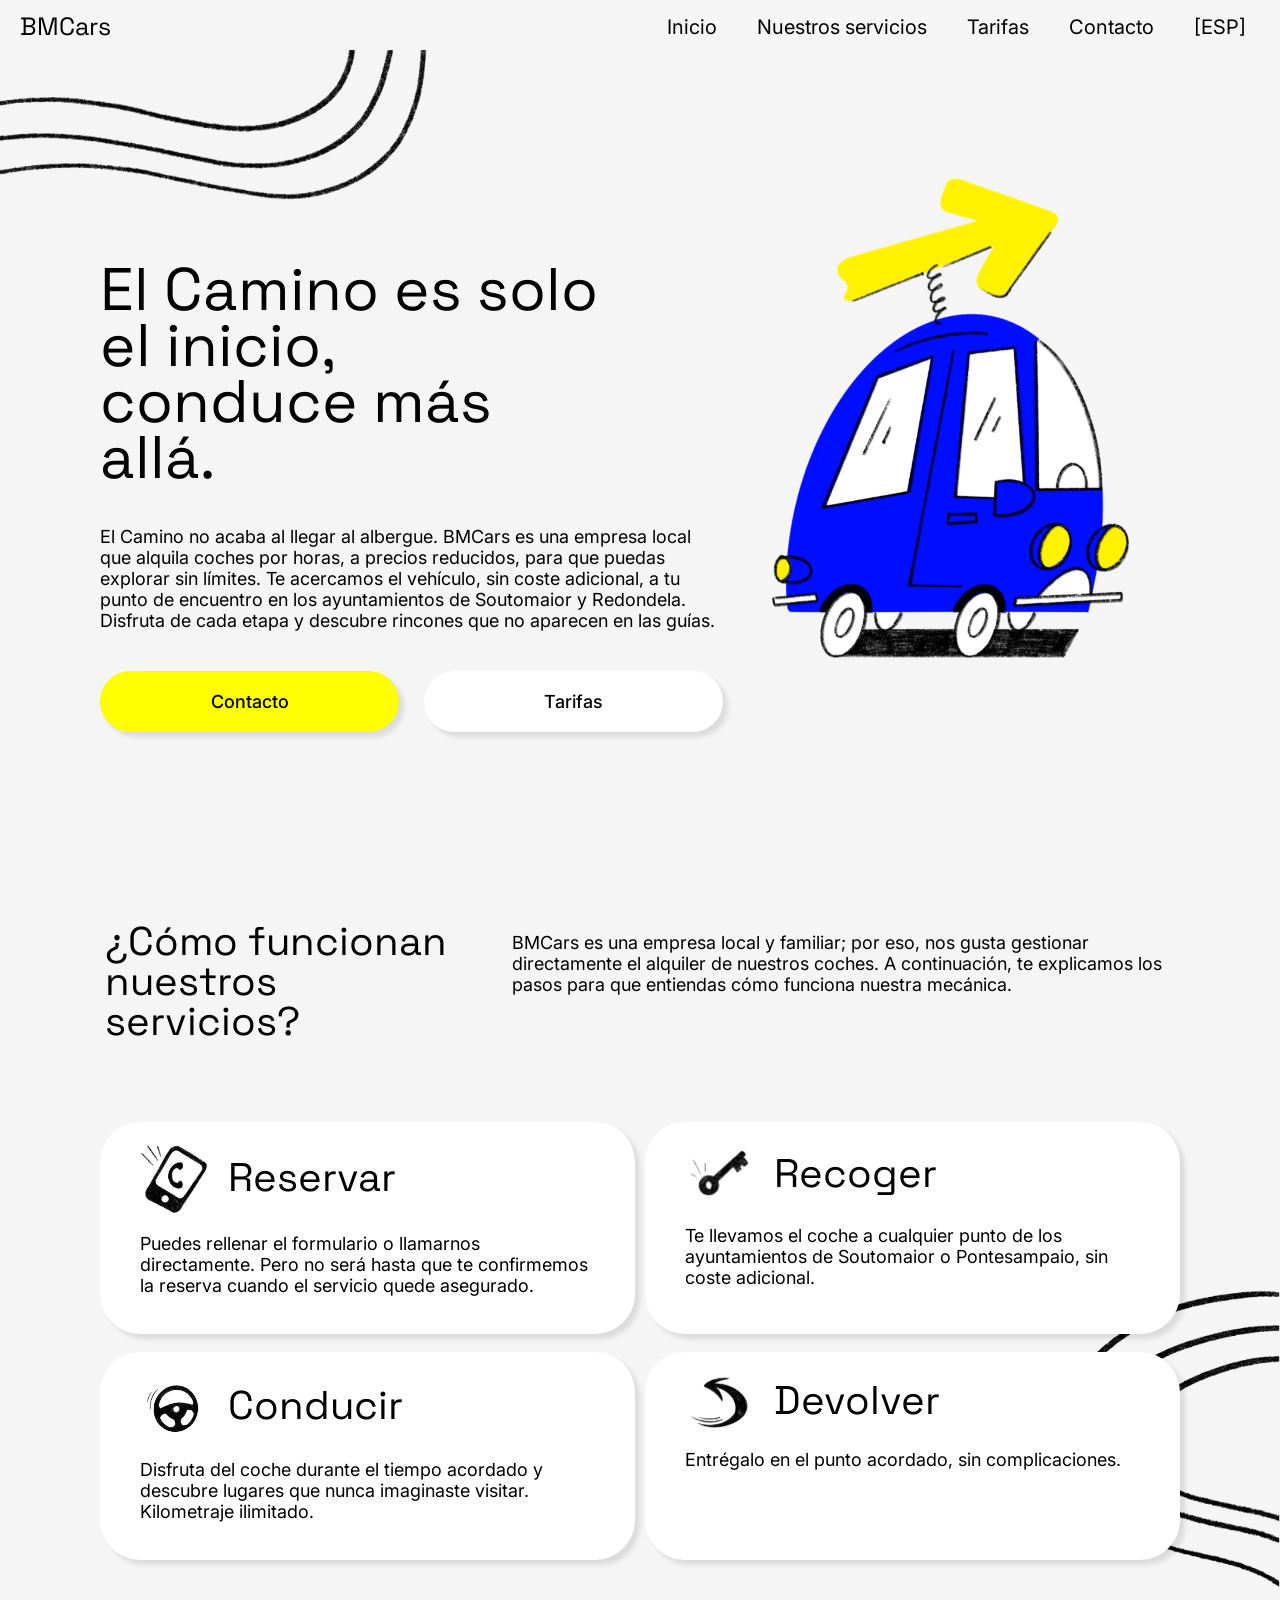
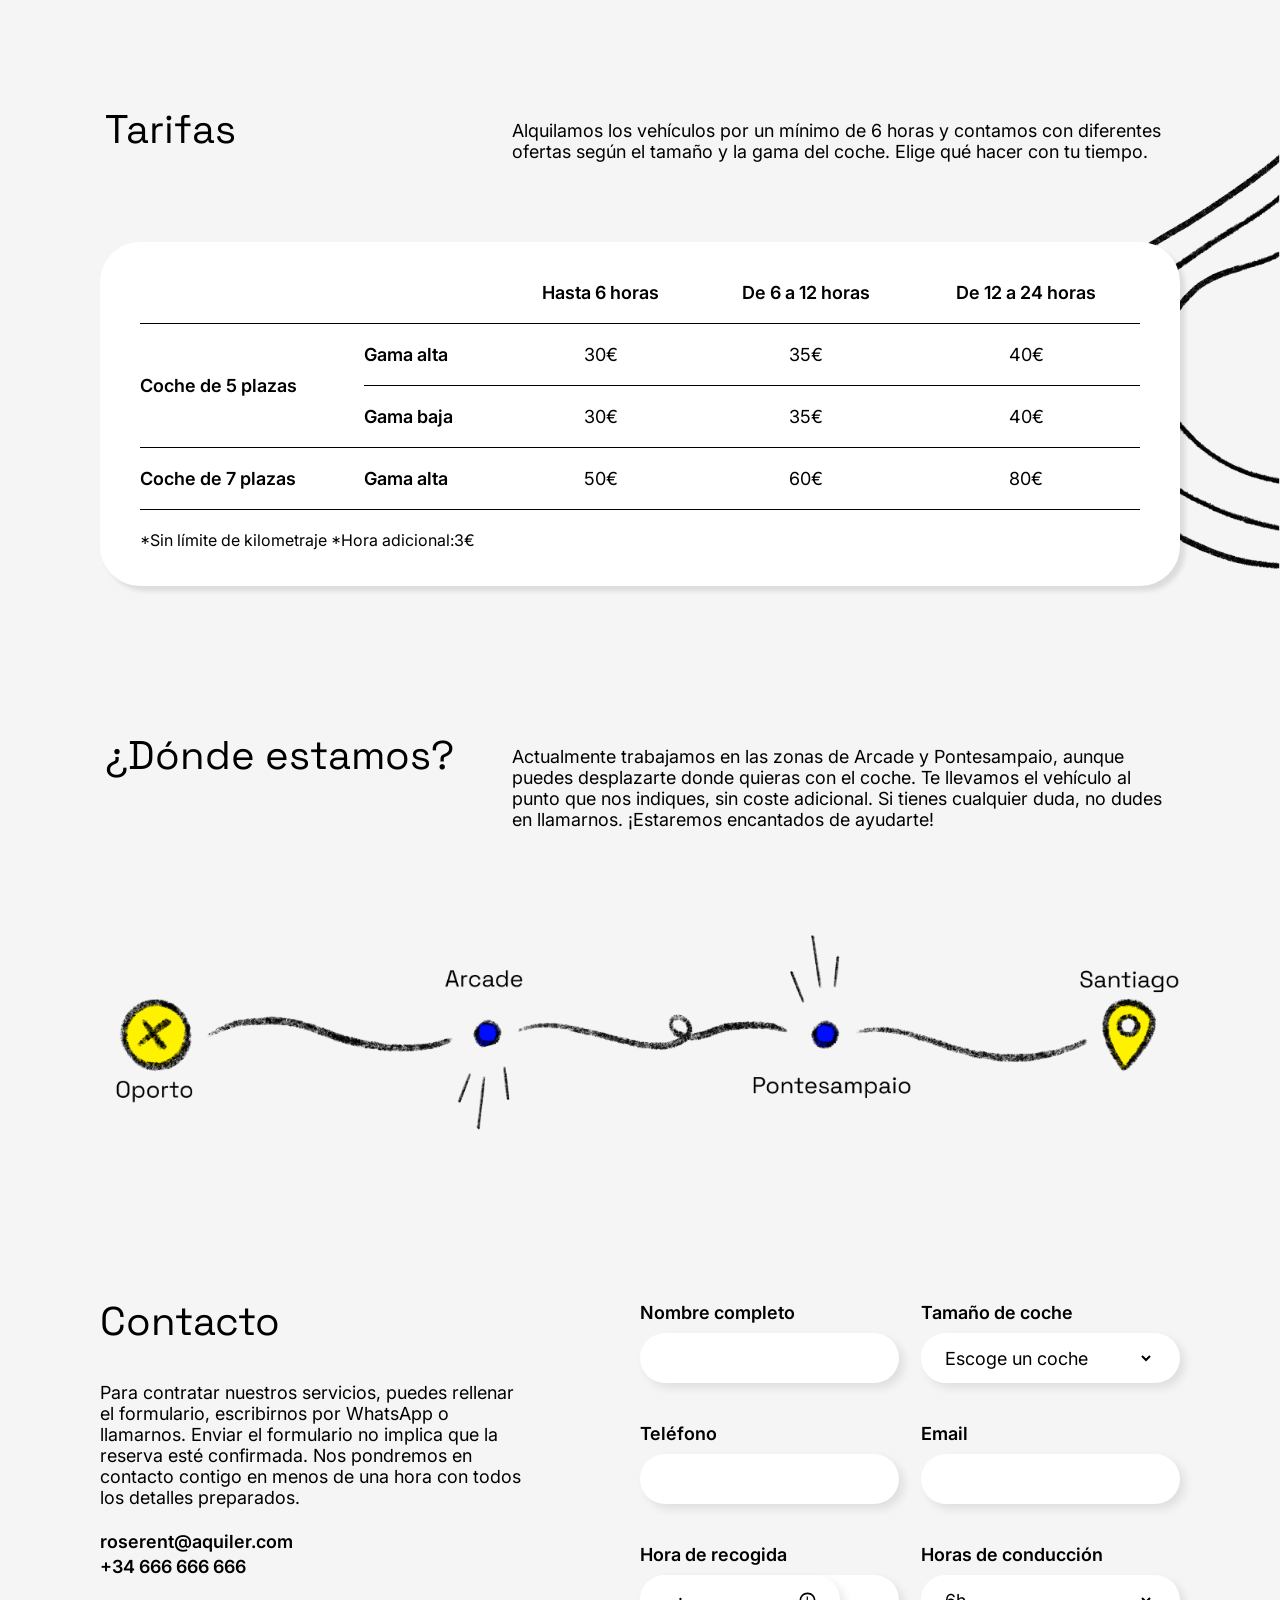
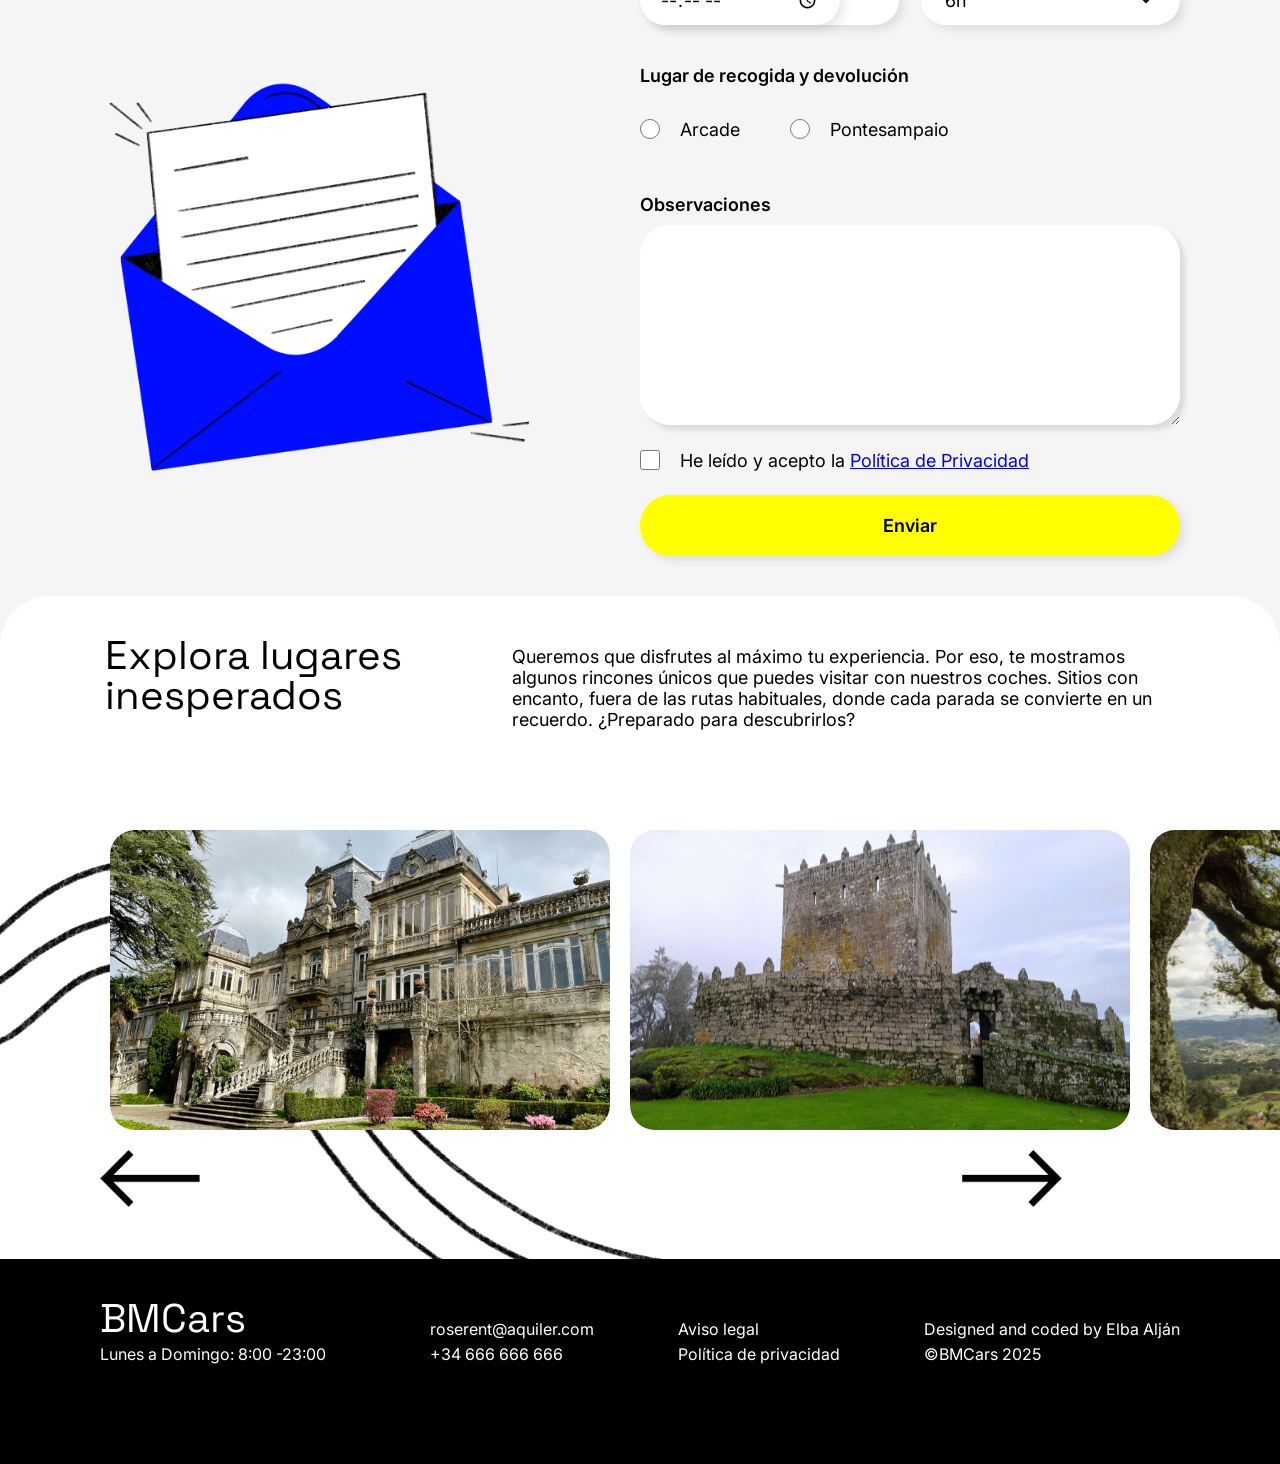
==== commit b91b404d: "casi fin" ====
--- a/index.html
+++ b/index.html
@@ -16,6 +16,7 @@
     <link rel="preconnect" href="https://fonts.googleapis.com">
     <link rel="preconnect" href="https://fonts.gstatic.com" crossorigin>
     <link href="https://fonts.googleapis.com/css2?family=Inter:ital,opsz,wght@0,14..32,100..900;1,14..32,100..900&display=swap" rel="stylesheet">
+    <link rel="shortcut icon" href="img/favicon.png" type="image/x-icon">
 </head>
 <header>
     <nav>
@@ -28,7 +29,7 @@
                 <li class="opciones-menu opciones-menu-contacto"><a href="#contacto" id="menuContacto">Contacto</a></li>
                 <div class="idiomas" id="idiomas">
                     <li id="opcionesIdioma" class="opciones-idioma"><a id="aIdioma" href="">[ESP]</a></li>
-                    <li id="idiomaNuevo" class="idioma-nuevo"><a href="index-eng.html">[ENG]</a></li>
+                    <li id="idiomaNuevo" class="idioma-nuevo"><a href="eng.html">[ENG]</a></li>
                 </div>
             </ul>
         </div>
@@ -49,14 +50,14 @@
               </svg>
         </div>
         <div class="menu-mov-text">
-            <a href="">Inicio</a>
-            <a href="">Nuestros servicios</a>
-            <a href="">Tarifas</a>
-            <a href="">Contacto</a>
+            <a href="#inicio">Inicio</a>
+            <a href="#servicios">Nuestros servicios</a>
+            <a href="#tarifas">Tarifas</a>
+            <a href="#contacto">Contacto</a>
         </div>
         <div class="menu-mov-idioma">
             <a href="">[ESP]   </a>
-            <a href="">   [ENG]</a>
+            <a href="eng.html">   [ENG]</a>
         </div>
         <div class="lineas-menu-mov">
             <img src="img/lineas_blancas.png" alt="">
@@ -254,7 +255,7 @@
             </div>
             <img src="img/sobre.PNG" alt="sobre">
         </div>
-        <form name="reserva" method="POST" data-netlify="true">
+        <form name="reserva" method="POST" action="reserva.php">
             <input type="hidden" name="form-name" value="reserva">
             <div class="form-row">
                 <div class="form-unit">
@@ -267,11 +268,11 @@
                         <select name="coche" id="">
                             <option value="">Escoge un coche</option>
                             <optgroup label="Gama baja">
-                                <option value="">Coche 5 plazas</option>
+                                <option value="Coche 5 plazas - Gama baja">Coche 5 plazas</option>
                             </optgroup>
                             <optgroup label="Gama alta">
-                                <option value="">Coche 5 plazas</option>
-                                <option value="">Coche 7 plazas</option>
+                                <option value="Coche 5 plazas - Gama alta">Coche 5 plazas</option>
+                                <option value="Coche 7 plazas - Gama alta">Coche 7 plazas</option>
                             </optgroup>
                         </select>
                     </div>
@@ -300,9 +301,9 @@
                     <label for="horas">Horas de conducción</label>
                     <div class="falso-input">
                         <select name="horas" id="">
-                            <option value="">6h</option>
-                            <option value="">6 a 12h</option>
-                            <option value="">12 a 24h</option>
+                            <option value="6h">6h</option>
+                            <option value="6h a 12h">6 a 12h</option>
+                            <option value="12h a 24h">12 a 24h</option>
                         </select>
                     </div>
                     
@@ -318,7 +319,7 @@
                         <p>Arcade</p>
                     </div>
                     <div class="label-radio">
-                        <input type="radio" name="arcade" id="" value="Arcade">
+                        <input type="radio" name="arcade" id="" value="Pontesampaio">
                         <p>Pontesampaio</p>
                     </div>
                 </div> 
@@ -331,7 +332,7 @@
 
             <div class="label-radio">
                 <input type="checkbox" name="privacidad" required>
-                <p>He leído y acepto la <a href="#" class="politica" target="_blank">Política de Privacidad</a></p>
+                <p>He leído y acepto la <a href="privacidad.html" class="politica" target="_blank">Política de Privacidad</a></p>
             </div>
 
             <input type="submit" value="Enviar"> 
@@ -404,6 +405,15 @@
                         </div>
                     </a>  
                 </div>
+                <div class="div-img img-7">
+                    <a href="https://maps.app.goo.gl/RCrQMqQz28GgCTwX8" target="_blank">
+                        <div class="div-img-2">
+                            <p class="galeria-title">Salinas de Ulló</p>
+                            <p class="galeria-subtitle">Vilaboa, Pontevedra</p>
+                            <img class="galeria-arrow" src="img/white-arrow.png" alt="">
+                        </div>
+                    </a>  
+                </div>
             </div>
         </div> 
         <div class="div-arrow">
@@ -427,8 +437,8 @@
                 </a>
             </div>
             <div class="info-footer-1">
-                <a href="">Aviso legal</a>
-                <a href="">Política de privacidad</a>
+                <a href="aviso-legal.html">Aviso legal</a>
+                <a href="privacidad.html">Política de privacidad</a>
             </div>
             <div class="info-footer-1">
                 <a href="">Designed and coded by Elba Alján</a>
--- a/style.css
+++ b/style.css
@@ -226,11 +226,22 @@
     padding: 40px 0px;
 }
 
+.title-politica{
+    width: 100%;
+}
+
 .main-texto{
     font-family: var(--text-body);
     font-size: 25px;
     width: 100%;
     margin-bottom: 40px;
+}
+
+.main-texto-politica{
+    font-family: var(--text-body);
+    font-size: 25px;
+    width: 100%;
+    margin-bottom: 0px;
 }
 
 .main-div2{
@@ -265,6 +276,7 @@
 .btn-contacto{
     background-color: yellow;
     transition: background-color 0.3s linear;
+    width: 48%;
 }
 
 .btn-contacto:hover{
@@ -282,7 +294,7 @@
     color: white;
 }
 
-.rayas1{
+.rayas1, .rayas-politica{
     position: absolute;
     transform: rotate(270deg);
     width: 18rem;
@@ -298,6 +310,37 @@
     margin-bottom: 80px;
 }
 
+.top-politica{
+    margin-bottom: 0px;
+    margin-top: 200px;
+}
+
+.bottom-politica{
+    margin-top: 80px;
+}
+
+.div-politica{
+    width: 100%;
+    align-items: start;
+    margin: 0px;
+    margin-bottom: 80px;
+    width: 70%;
+}
+
+.title-politica{
+    margin: 0px;
+    width: 100%;
+}
+
+.text-politica{
+    margin:0px;
+    font-family: var(--text-body);
+    font-size: 25px;
+    width: 100%;
+    margin-bottom: 0px;
+    margin-top: 10px;
+}
+
 .title{
     margin: 0px;
     width: 33%;
@@ -310,6 +353,15 @@
     width: 66%;
     margin-bottom: 0px;
     padding-left: 50px;
+    margin-top: 10px;
+}
+
+.text-politica{
+    margin:0px;
+    font-family: var(--text-body);
+    font-size: 25px;
+    width: 100%;
+    margin-bottom: 0px;
     margin-top: 10px;
 }
 
@@ -629,7 +681,7 @@
     background-color: white;
     border-radius: 50px 50px 0px 0px;
     margin: 40px 0px 0px 0px;
-    padding-bottom: 100px;
+    padding-bottom: 50px;
     overflow-x: hidden;
 }
 
@@ -644,17 +696,29 @@
 
 .galeria-contenedor {
     width: 100%;
+    overflow-x: scroll;
+    white-space: nowrap;
+    -webkit-overflow-scrolling: touch;
+    cursor: grab;
+    -ms-overflow-style: none;
+    scrollbar-width: none;
+    margin: 0 auto;
+    padding: 0 20px;
+  }
+
+  .galeria-contenedor::-webkit-scrollbar {
+    display: none;          
+  }
+
+  .galeria {
+    display: flex;
+    width: max-content; 
+    margin: 0 auto;
+    justify-content: center;
+    align-items: center;
     overflow: hidden;
-    cursor: grab;
   }
-
-.galeria{
-    display: flex;
-    width: 5000px;
-    margin-left: 400px;
-    transition: transform 0.3s ease;
-    transform: translateX(0px);
-}
+  
 
 .div-img{
     height: 500px;
@@ -662,19 +726,22 @@
     border-radius: 25px;
     margin: 0px 20px;
     background-size: cover;
+    background-position: center;
     display: flex;
     flex-direction: column;
     align-items: center;
     justify-content: center;
     position: relative;
+    flex-shrink: 0;
+    max-width: 100vw;
+    transition: margin 0.3s ease;
 }
 
 .div-img::after{
     content: '';
     position: absolute;
-    height: 500px;
-    width: 100%;
-    margin: 0px 20px;
+    height: 100%;
+    width: 100%;
     border-radius: 25px;
     background-color:rgba(0, 0, 0, 0.5);
     opacity: 0;
@@ -739,6 +806,7 @@
 
 .img-2{
     background-image: url('img/castelo.jpg');
+    background-position-y: 10%;
 }
 
 
@@ -756,6 +824,10 @@
 
 .img-6{
     background-image: url('img/pontevedra.jpeg');
+}
+
+.img-7{
+    background-image: url('img/salinas.jpg');
 }
 
 .div-arrow{
@@ -803,6 +875,7 @@
     color: white;
     padding: 40px 178px 100px 178px;
     display: flex;
+    overflow: hidden;
 }
     
 .title-footer{
@@ -849,6 +922,35 @@
     display: none;
 }
 
+.gracias {
+    display: flex;
+    flex-direction: column;
+    justify-content: center;
+    align-items: center;
+    width: 100%;
+    height: 100vh;
+    text-align: center;
+    position: relative; 
+}
+
+.p-gracias{
+    font-family: var(--text-body);
+    font-size: 1.5rem;
+    margin: 0px;
+    margin-bottom: 20px;
+}
+
+.rayas-gracias {
+    position: absolute;
+    bottom: 0;
+    right: 0;
+    width: 20%;
+    margin-bottom: -6rem;
+    transform: rotate(90deg);
+}
+
+
+
 @media screen and (max-width: 2500px) {
 
     section{
@@ -862,19 +964,15 @@
         margin: 0px 0px 40px 0px
     }
 
-    .main-texto, button, .title-text, .texto-s, table, .datos-contacto-formulario, .title-text-formulario,  .datos-contacto-formulario, label, input, select, textarea, .title-lugar{
+    .main-texto, .main-texto-politica, button, .title-text, .texto-s, table, .datos-contacto-formulario, .title-text-formulario,  .datos-contacto-formulario, label, input, select, textarea, .title-lugar, .text-politica{
         font-size: 18px;
-    }
-    
-    button{
-        width: 49%;
     }
     
     .div-btn{
         display: flex;
         justify-content: space-between;
-    }
-
+        width: 100%;
+    }
 
     .title-text-formulario{
         width: 80%;
@@ -924,8 +1022,8 @@
         
     }
 
-    .galeria{
-        margin-left: 178px;
+    .galeria-contenedor{
+        padding-left: 178px;
     }
 
     .div-arrow{
@@ -981,8 +1079,12 @@
         
     }
 
-    .galeria, .div-arrow{
+    .div-arrow{
         margin-left: 100px;
+    }
+
+    .galeria-contenedor{
+        padding-left: 100px;
     }
     .sec5{
         background-size:cover;
@@ -1004,12 +1106,6 @@
     input[type="time"]{
         width: 200px;
     }
-
-    .galeria {
-        overflow-x: scroll;
-        scroll-snap-type: x mandatory;
-        -webkit-overflow-scrolling: touch;
-      }
     
       .div-img {
         scroll-snap-align: center;
@@ -1020,6 +1116,10 @@
         margin-top: -900px;
     }
 
+    .div-politica{
+        width: 80%;
+    }
+
 
 }
 
@@ -1039,8 +1139,12 @@
         
     }
 
-    .galeria, .div-arrow{
+   .div-arrow{
         margin-left: 60px;
+    }
+
+    .galeria-contenedor{
+        padding-left: 60px;
     }
 
     .title{
@@ -1054,6 +1158,7 @@
     footer{
         padding: 40px 60px 100px 60px;
     }
+
 }
 
 @media screen and (max-width: 768px){
@@ -1154,8 +1259,8 @@
         
     }
 
-    .galeria{
-        margin-left: 30px;
+    .galeria-contenedor{
+        padding-left: 30px;
     }
 
     .div-img{
@@ -1210,10 +1315,57 @@
     .div-arrow{
         margin-right: 60px;
     }
+
+    .div-politica{
+        width: 100%;
+    }
+
+    .top-politica{
+        margin-top: 100px;
+    }
+
+    .rayas-politica{
+        display: none;
+    }
+
+    .rayas-gracias {
+        margin-bottom: -5rem;
+        width: 50%;
+    }
     
 }
 
 @media screen and (max-width: 415px){
+
+      .div-img{
+        height: 250px;
+        width: 350px;
+        background-size: cover;
+        background-repeat: no-repeat;
+        border-radius: 15px;
+        margin: 0px;
+        position: relative;
+        border-radius: 15px;
+        overflow: hidden;
+        margin: 0 20px;
+    }
+      
+      .div-img::after {
+        content: '';
+        position: absolute;
+        top: 0; left: 0; right: 0; bottom: 0;
+        background-color: rgba(0, 0, 0, 0.5);
+        border-radius: 15px;
+        z-index: 4;
+      }
+
+   .galeria {
+        margin-left: 0;
+      }
+
+    .galeria-title{
+        font-size: 30px;
+    }
 
     .mapa-pc{
         display: none;
@@ -1253,8 +1405,12 @@
         
     }
 
-    .galeria, .div-arrow{
+    .div-arrow{
         margin-left: 60px;
+    }
+
+    .galeria-contenedor{
+        padding-left: 0px;
     }
 
     header div, .main-div2{
@@ -1306,7 +1462,7 @@
         padding-left: 0px;
     }
 
-    .main-texto, button, .title-text, .texto-s, table, .datos-contacto-formulario, .title-text-formulario,  .datos-contacto-formulario, label, input, select, textarea, .title-lugar{
+    .main-texto, .main-texto-politica, button, .title-text, .texto-s, table, .datos-contacto-formulario, .title-text-formulario,  .datos-contacto-formulario, label, input, select, textarea, .title-lugar{
         font-size: 16px;
     }
 
@@ -1357,7 +1513,7 @@
         margin: 0px;
     }
     
-    .main-texto{
+    .main-texto, .main-texto-politica{
         margin: 10px 0px 20px 0px;
     }
 
@@ -1424,19 +1580,10 @@
         margin-bottom: 0px;
     }
 
-    .galeria{
-        margin-left: 20px;
-    }
-    
-    .div-img{
-        height: 250px;
-        width: 350px;
-        background-size: cover;
-        background-repeat: no-repeat;
-        border-radius: 15px;
-        margin: 0px;
-        margin-right: 20px;
-    }
+    .galeria-contenedor{
+        padding-left: 20px;
+    }
+    
     
     .div-arrow{
         justify-content: space-between;
@@ -1487,7 +1634,16 @@
         margin-top: -150px;
     }
 
-
-}
-
-
+    .gracias{
+        padding: 20px;
+    }
+
+    .p-gracias{
+        margin-top: 20px
+    }
+
+
+
+}
+
+
